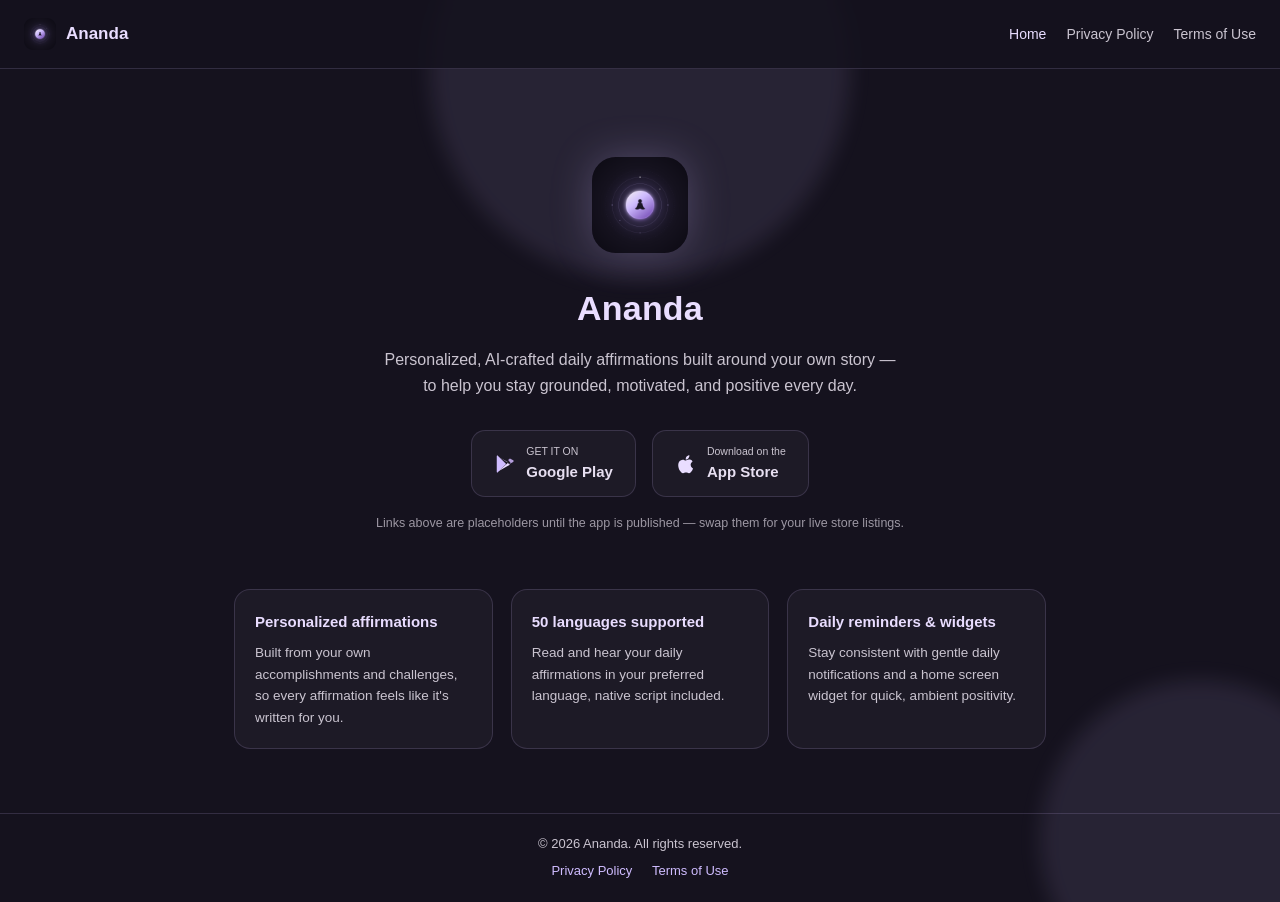
==== index.html @ 6c990116 "Add Ananda website: homepage, privacy policy, terms of use Standalone static site for GitHub Pages, " ====
<!DOCTYPE html>
<html lang="en">
<head>
<meta charset="UTF-8" />
<meta name="viewport" content="width=device-width, initial-scale=1.0" />
<title>Ananda — Daily Affirmations &amp; Positivity</title>
<meta name="description" content="Ananda is a daily affirmation app that generates personalized, AI-powered affirmations to help you build a positive mindset every day." />
<link rel="icon" href="assets/favicon.png" />
<link rel="stylesheet" href="assets/style.css" />
</head>
<body>
<div class="aura aura-1"></div>
<div class="aura aura-2"></div>

<header class="site-header">
  <div class="brand">
    <img src="assets/icon.png" alt="Ananda logo" />
    Ananda
  </div>
  <nav class="site-nav">
    <a href="index.html" class="active">Home</a>
    <a href="privacy.html">Privacy Policy</a>
    <a href="terms.html">Terms of Use</a>
  </nav>
</header>

<main>
  <section class="hero">
    <img src="assets/icon.png" alt="Ananda app icon" class="hero-icon" />
    <h1>Ananda</h1>
    <p class="tagline">
      Personalized, AI-crafted daily affirmations built around your own story —
      to help you stay grounded, motivated, and positive every day.
    </p>

    <div class="store-badges">
      <!-- Placeholder Play Store link — replace href with your live Google Play listing URL. -->
      <a class="store-badge" href="#playstore" id="play-store-link" aria-label="Get it on Google Play (coming soon)">
        <svg viewBox="0 0 24 24" fill="none" xmlns="http://www.w3.org/2000/svg"><path d="M3.6 2.4c-.4.3-.6.7-.6 1.2v16.8c0 .5.2.9.6 1.2l9.6-9.6-9.6-9.6Z" fill="#cfbcff"/><path d="M15.4 10.6 4.8 20l9.1-5.2 3.5-2-2-1.7v-.5Z" fill="#e9ddff"/><path d="M15.4 13.4l2-1.7 3.5-2c.7-.4.7-1.4 0-1.8l-3.5-2-2 1.7 2.6 2.9-2.6 2.9Z" fill="#b39ddb"/><path d="M15.4 10.6 4.8 4l9.1 5.2 1.5 1.4Z" fill="#e9ddff"/></svg>
        <span class="badge-text"><small>GET IT ON</small>Google Play</span>
      </a>
      <!-- Placeholder App Store link — replace href with your live App Store listing URL. -->
      <a class="store-badge" href="#appstore" id="app-store-link" aria-label="Download on the App Store (coming soon)">
        <svg viewBox="0 0 24 24" fill="none" xmlns="http://www.w3.org/2000/svg"><path d="M17.05 12.94c-.03-2.5 2.04-3.7 2.14-3.76-1.16-1.7-2.98-1.94-3.63-1.96-1.55-.16-3.02.9-3.8.9-.79 0-2-.88-3.28-.86-1.68.03-3.24.98-4.1 2.48-1.75 3.03-.45 7.51 1.26 9.97.83 1.2 1.83 2.55 3.13 2.5 1.26-.05 1.73-.81 3.25-.81 1.52 0 1.94.81 3.27.79 1.35-.03 2.2-1.23 3.03-2.44.95-1.4 1.34-2.76 1.36-2.83-.03-.01-2.6-1-2.63-3.98Z" fill="#e9ddff"/><path d="M14.65 5.63c.69-.85 1.16-2.02 1.03-3.2-1 .04-2.22.67-2.94 1.5-.64.74-1.2 1.94-1.05 3.08 1.12.09 2.27-.57 2.96-1.38Z" fill="#e9ddff"/></svg>
        <span class="badge-text"><small>Download on the</small>App Store</span>
      </a>
    </div>
    <p class="placeholder-note">Links above are placeholders until the app is published — swap them for your live store listings.</p>
  </section>

  <section class="features">
    <div class="feature-card">
      <h3>Personalized affirmations</h3>
      <p>Built from your own accomplishments and challenges, so every affirmation feels like it's written for you.</p>
    </div>
    <div class="feature-card">
      <h3>50 languages supported</h3>
      <p>Read and hear your daily affirmations in your preferred language, native script included.</p>
    </div>
    <div class="feature-card">
      <h3>Daily reminders &amp; widgets</h3>
      <p>Stay consistent with gentle daily notifications and a home screen widget for quick, ambient positivity.</p>
    </div>
  </section>
</main>

<footer class="site-footer">
  <div>© <span id="year"></span> Ananda. All rights reserved.</div>
  <div class="legal-links">
    <a href="privacy.html">Privacy Policy</a>
    <a href="terms.html">Terms of Use</a>
  </div>
</footer>

<script>
  document.getElementById('year').textContent = new Date().getFullYear();
</script>
</body>
</html>
---- assets/style.css ----
:root {
  --bg: #15121e;
  --surface: #1d1a26;
  --surface-2: #211e2c;
  --border: rgba(208, 188, 255, 0.16);
  --text: #e7dff1;
  --text-dim: #cac4d0;
  --primary: #e9ddff;
  --accent: #cfbcff;
  --accent-strong: #b39ddb;
}

* { box-sizing: border-box; }

html, body {
  margin: 0;
  padding: 0;
  background: var(--bg);
  color: var(--text);
  font-family: -apple-system, BlinkMacSystemFont, "Segoe UI", Roboto, "Helvetica Neue", Arial, sans-serif;
  line-height: 1.6;
}

body {
  min-height: 100vh;
  display: flex;
  flex-direction: column;
}

a { color: var(--accent); text-decoration: none; }
a:hover { text-decoration: underline; }

.aura {
  position: fixed;
  border-radius: 50%;
  background: rgba(208, 188, 255, 0.10);
  filter: blur(10px);
  pointer-events: none;
  z-index: 0;
}
.aura-1 { width: 420px; height: 420px; top: -140px; left: 50%; transform: translateX(-50%); }
.aura-2 { width: 320px; height: 320px; bottom: -100px; right: -80px; }

header.site-header {
  position: relative;
  z-index: 1;
  display: flex;
  align-items: center;
  justify-content: space-between;
  padding: 18px 24px;
  border-bottom: 1px solid var(--border);
  background: rgba(21, 18, 30, 0.85);
  backdrop-filter: blur(6px);
}

.brand {
  display: flex;
  align-items: center;
  gap: 10px;
  font-weight: 700;
  font-size: 17px;
  color: var(--primary);
}
.brand img { width: 32px; height: 32px; border-radius: 9px; }

nav.site-nav { display: flex; gap: 20px; }
nav.site-nav a { color: var(--text-dim); font-size: 14px; font-weight: 500; }
nav.site-nav a.active, nav.site-nav a:hover { color: var(--primary); }

main {
  position: relative;
  z-index: 1;
  flex: 1;
  width: 100%;
  max-width: 860px;
  margin: 0 auto;
  padding: 48px 24px 64px;
}

footer.site-footer {
  position: relative;
  z-index: 1;
  border-top: 1px solid var(--border);
  padding: 20px 24px;
  text-align: center;
  font-size: 13px;
  color: var(--text-dim);
}
footer.site-footer .legal-links { margin-top: 6px; }
footer.site-footer .legal-links a { margin: 0 8px; }

/* Homepage */
.hero { text-align: center; padding: 40px 0 8px; }
.hero-icon {
  width: 96px;
  height: 96px;
  border-radius: 24px;
  margin-bottom: 20px;
  box-shadow: 0 0 40px rgba(208, 188, 255, 0.25);
}
.hero h1 {
  font-size: 34px;
  margin: 0 0 12px;
  color: var(--primary);
  letter-spacing: 0.2px;
}
.hero p.tagline {
  color: var(--text-dim);
  font-size: 16px;
  max-width: 520px;
  margin: 0 auto 32px;
}

.store-badges {
  display: flex;
  justify-content: center;
  flex-wrap: wrap;
  gap: 16px;
  margin-bottom: 40px;
}
.store-badge {
  display: inline-flex;
  align-items: center;
  gap: 10px;
  background: var(--surface);
  border: 1px solid var(--border);
  border-radius: 14px;
  padding: 12px 22px;
  color: var(--text);
  font-weight: 600;
  font-size: 15px;
  transition: border-color 0.15s, transform 0.15s;
}
.store-badge:hover {
  border-color: var(--accent-strong);
  transform: translateY(-2px);
  text-decoration: none;
}
.store-badge svg { width: 22px; height: 22px; flex-shrink: 0; }
.store-badge .badge-text { display: flex; flex-direction: column; align-items: flex-start; }
.store-badge .badge-text small { font-size: 10.5px; color: var(--text-dim); font-weight: 400; }

.placeholder-note {
  text-align: center;
  font-size: 12.5px;
  color: var(--text-dim);
  opacity: 0.75;
  margin-top: -24px;
  margin-bottom: 40px;
}

.features {
  display: grid;
  grid-template-columns: repeat(auto-fit, minmax(220px, 1fr));
  gap: 18px;
  margin-top: 8px;
}
.feature-card {
  background: var(--surface);
  border: 1px solid var(--border);
  border-radius: 16px;
  padding: 20px;
}
.feature-card h3 { margin: 0 0 8px; font-size: 15px; color: var(--primary); }
.feature-card p { margin: 0; font-size: 13.5px; color: var(--text-dim); }

/* Legal pages */
.legal-doc h1 {
  font-size: 28px;
  color: var(--primary);
  margin-bottom: 4px;
}
.legal-doc .updated {
  color: var(--text-dim);
  font-size: 13px;
  margin-bottom: 28px;
}
.legal-doc h2 {
  font-size: 19px;
  color: var(--primary);
  margin-top: 34px;
  margin-bottom: 10px;
  border-bottom: 1px solid var(--border);
  padding-bottom: 8px;
}
.legal-doc h3 {
  font-size: 15px;
  color: var(--accent);
  margin-top: 20px;
  margin-bottom: 6px;
}
.legal-doc p, .legal-doc li { font-size: 14.5px; color: var(--text-dim); }
.legal-doc ul, .legal-doc ol { padding-left: 22px; }
.legal-doc strong { color: var(--text); }
.legal-doc table {
  width: 100%;
  border-collapse: collapse;
  margin: 12px 0 20px;
  font-size: 13.5px;
}
.legal-doc th, .legal-doc td {
  border: 1px solid var(--border);
  padding: 8px 10px;
  text-align: left;
  color: var(--text-dim);
  vertical-align: top;
}
.legal-doc th { color: var(--primary); background: var(--surface); }
.callout {
  background: var(--surface-2);
  border: 1px solid var(--border);
  border-left: 3px solid var(--accent-strong);
  border-radius: 10px;
  padding: 14px 16px;
  margin: 16px 0;
  font-size: 13.5px;
  color: var(--text-dim);
}
.toc {
  background: var(--surface);
  border: 1px solid var(--border);
  border-radius: 14px;
  padding: 18px 20px;
  margin-bottom: 30px;
}
.toc p { margin: 0 0 8px; font-weight: 600; color: var(--primary); font-size: 13px; text-transform: uppercase; letter-spacing: 0.4px; }
.toc ol { margin: 0; padding-left: 20px; columns: 2; font-size: 13.5px; }
.toc a { color: var(--text-dim); }
.toc a:hover { color: var(--accent); }

@media (max-width: 560px) {
  .toc ol { columns: 1; }
  nav.site-nav { gap: 12px; }
  .hero h1 { font-size: 26px; }
}
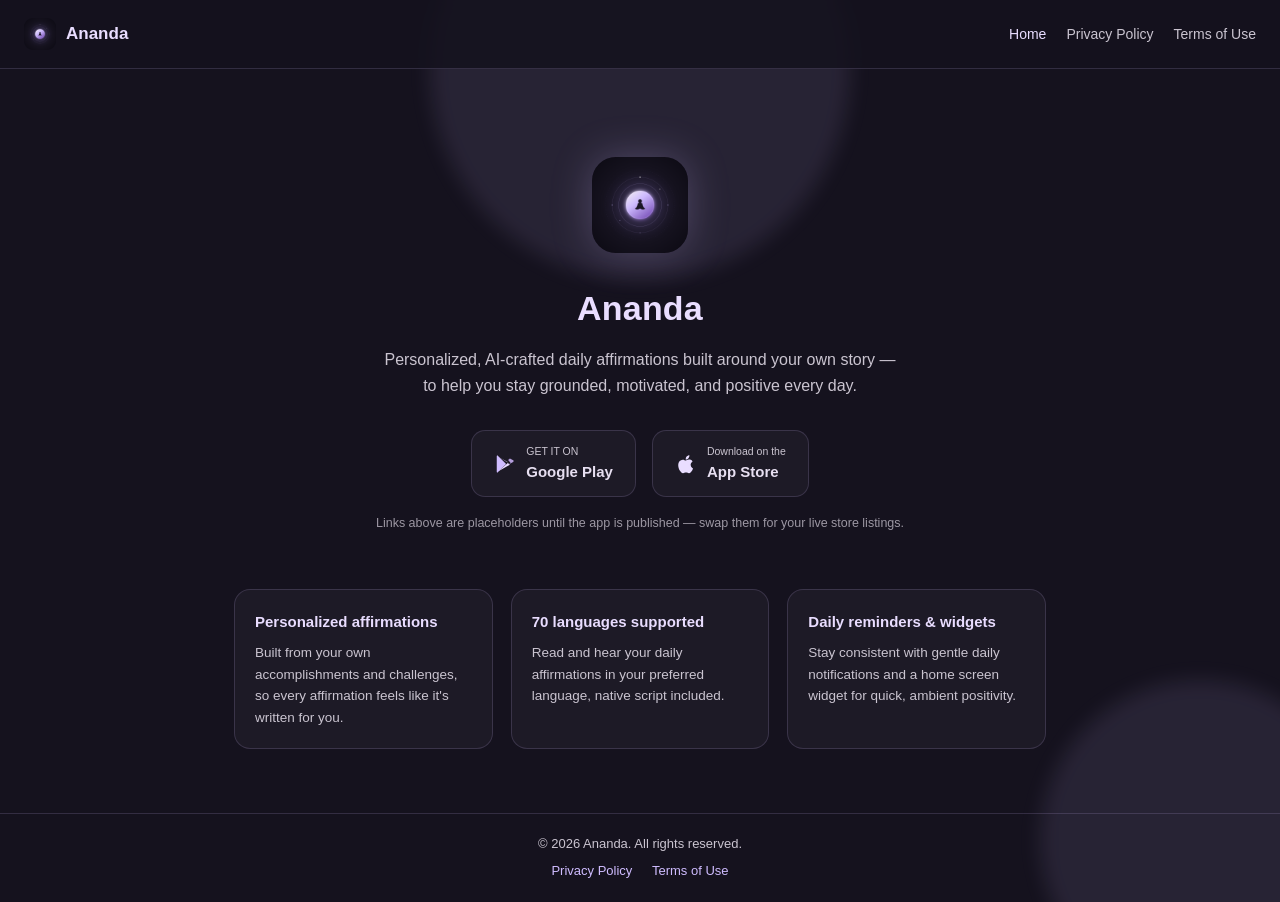
==== commit 1e6fd9ec: "Update supported languages count from 50 to 70 Co-Authored-By: Claude Sonnet 5 <noreply@anthropic.co" ====
--- a/index.html
+++ b/index.html
@@ -54,7 +54,7 @@
       <p>Built from your own accomplishments and challenges, so every affirmation feels like it's written for you.</p>
     </div>
     <div class="feature-card">
-      <h3>50 languages supported</h3>
+      <h3>70 languages supported</h3>
       <p>Read and hear your daily affirmations in your preferred language, native script included.</p>
     </div>
     <div class="feature-card">
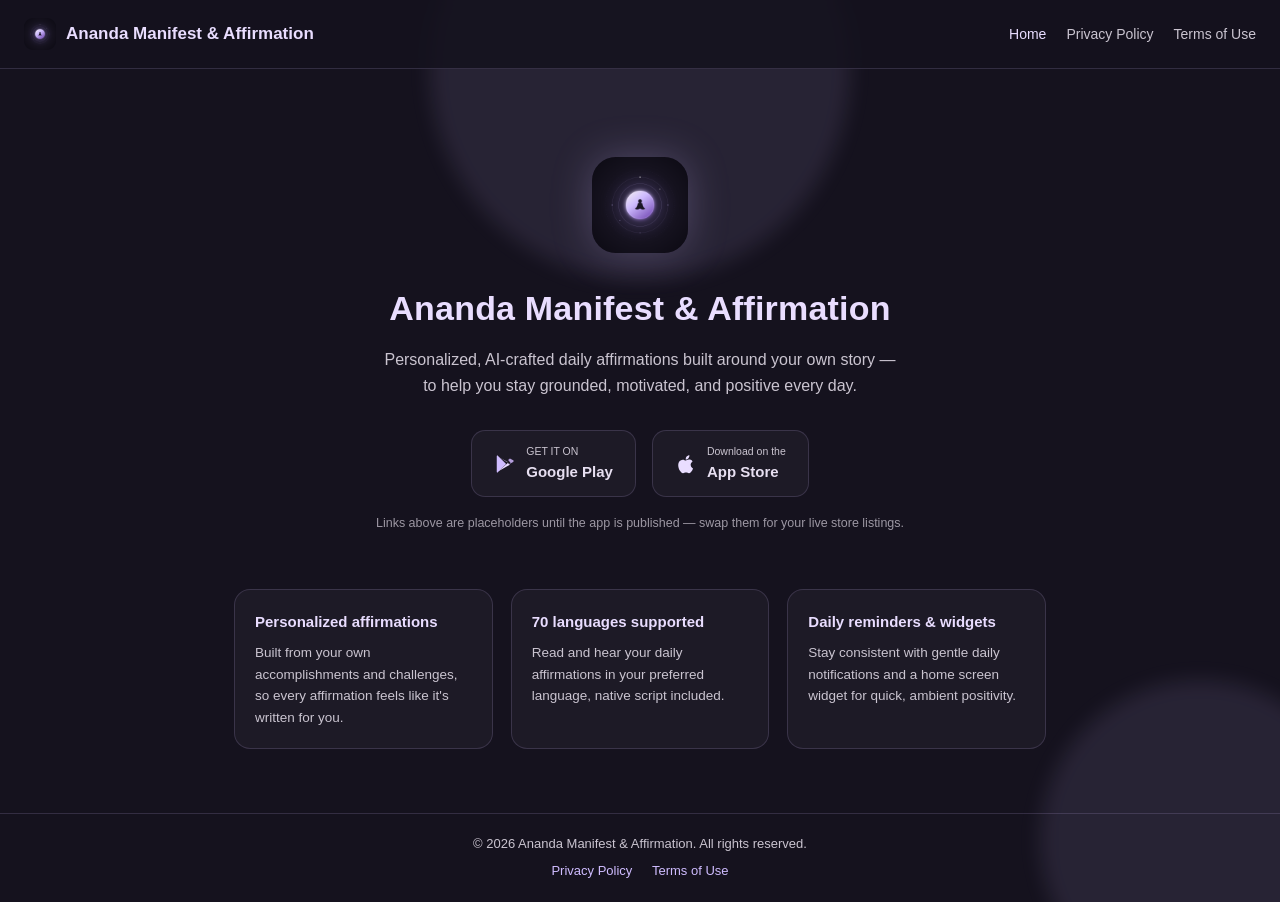
==== commit 23846feb: "Rename site branding to Ananda Manifest & Affirmation Updates page titles, meta descriptions, header" ====
--- a/index.html
+++ b/index.html
@@ -3,8 +3,8 @@
 <head>
 <meta charset="UTF-8" />
 <meta name="viewport" content="width=device-width, initial-scale=1.0" />
-<title>Ananda — Daily Affirmations &amp; Positivity</title>
-<meta name="description" content="Ananda is a daily affirmation app that generates personalized, AI-powered affirmations to help you build a positive mindset every day." />
+<title>Ananda Manifest & Affirmation — Daily Affirmations &amp; Positivity</title>
+<meta name="description" content="Ananda Manifest & Affirmation is a daily affirmation app that generates personalized, AI-powered affirmations to help you build a positive mindset every day." />
 <link rel="icon" href="assets/favicon.png" />
 <link rel="stylesheet" href="assets/style.css" />
 </head>
@@ -14,8 +14,8 @@
 
 <header class="site-header">
   <div class="brand">
-    <img src="assets/icon.png" alt="Ananda logo" />
-    Ananda
+    <img src="assets/icon.png" alt="Ananda Manifest & Affirmation logo" />
+    Ananda Manifest & Affirmation
   </div>
   <nav class="site-nav">
     <a href="index.html" class="active">Home</a>
@@ -26,8 +26,8 @@
 
 <main>
   <section class="hero">
-    <img src="assets/icon.png" alt="Ananda app icon" class="hero-icon" />
-    <h1>Ananda</h1>
+    <img src="assets/icon.png" alt="Ananda Manifest & Affirmation app icon" class="hero-icon" />
+    <h1>Ananda Manifest & Affirmation</h1>
     <p class="tagline">
       Personalized, AI-crafted daily affirmations built around your own story —
       to help you stay grounded, motivated, and positive every day.
@@ -65,7 +65,7 @@
 </main>
 
 <footer class="site-footer">
-  <div>© <span id="year"></span> Ananda. All rights reserved.</div>
+  <div>© <span id="year"></span> Ananda Manifest & Affirmation. All rights reserved.</div>
   <div class="legal-links">
     <a href="privacy.html">Privacy Policy</a>
     <a href="terms.html">Terms of Use</a>
